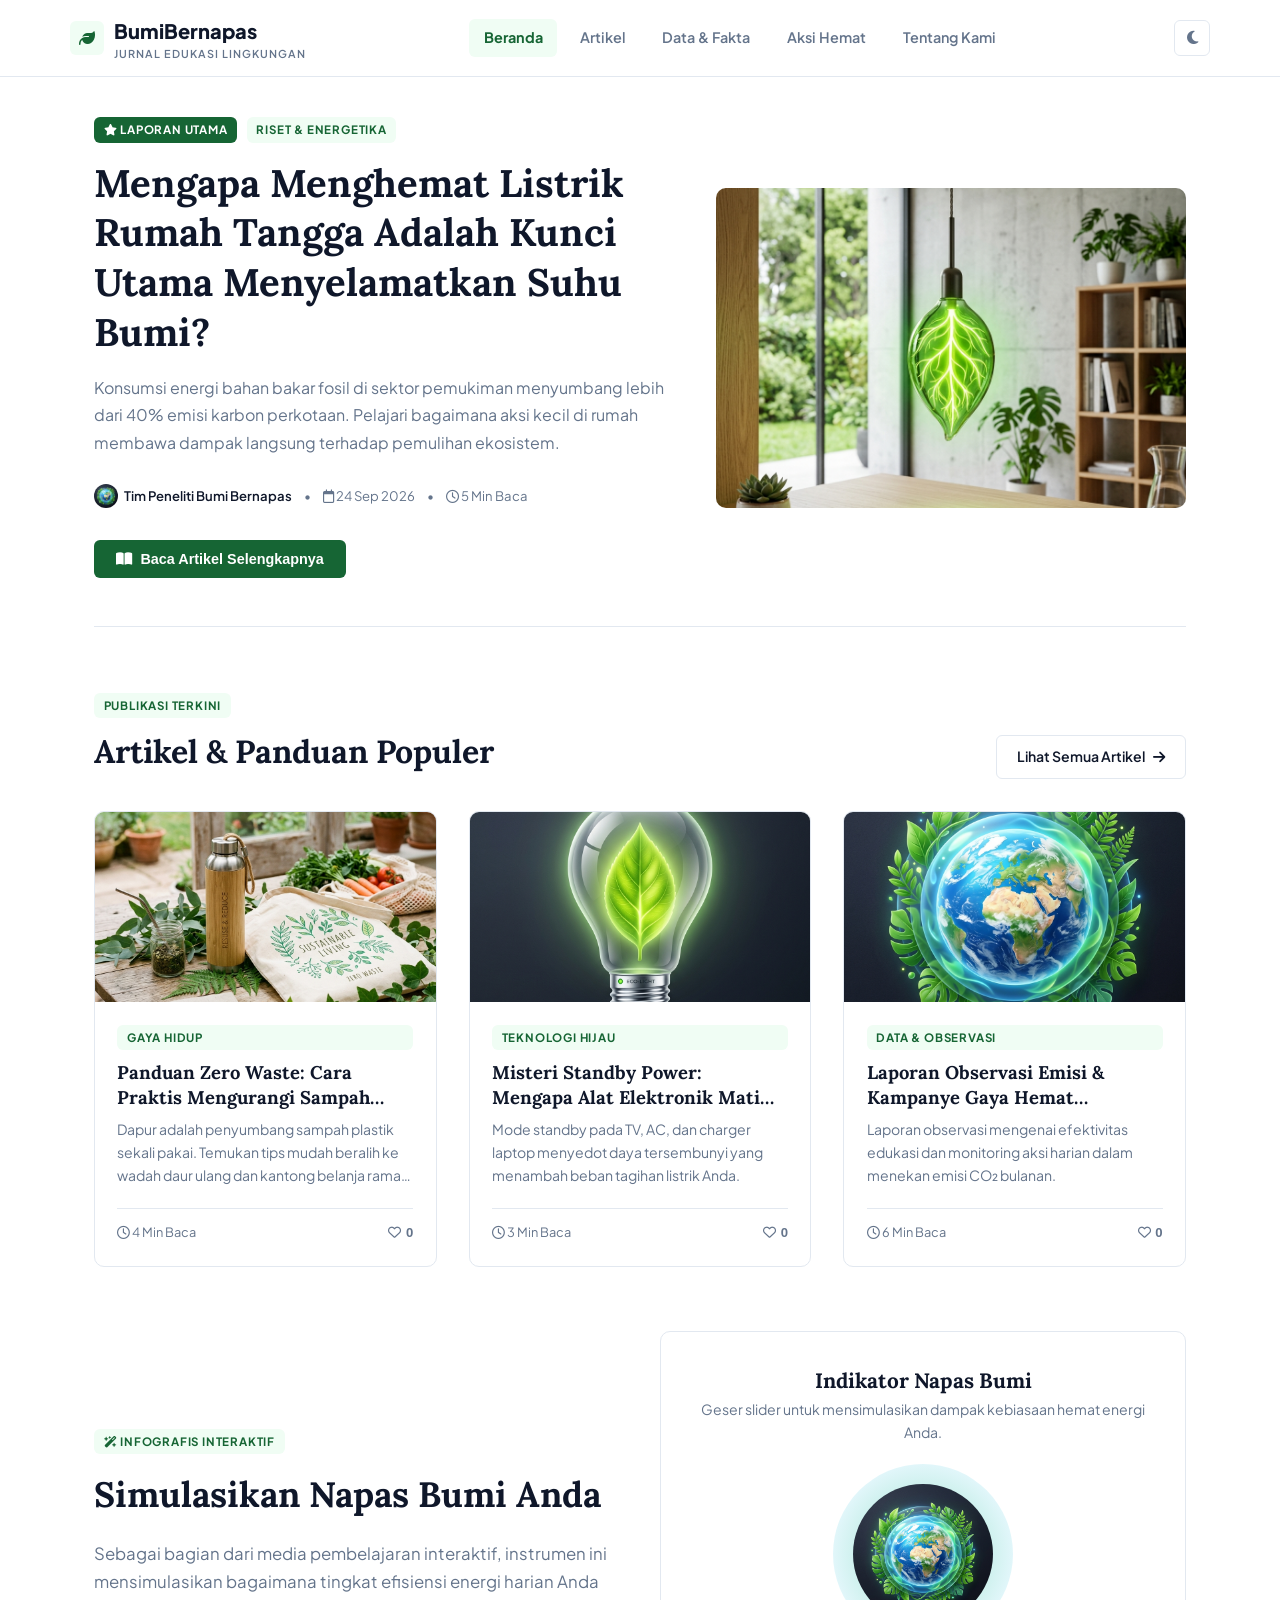
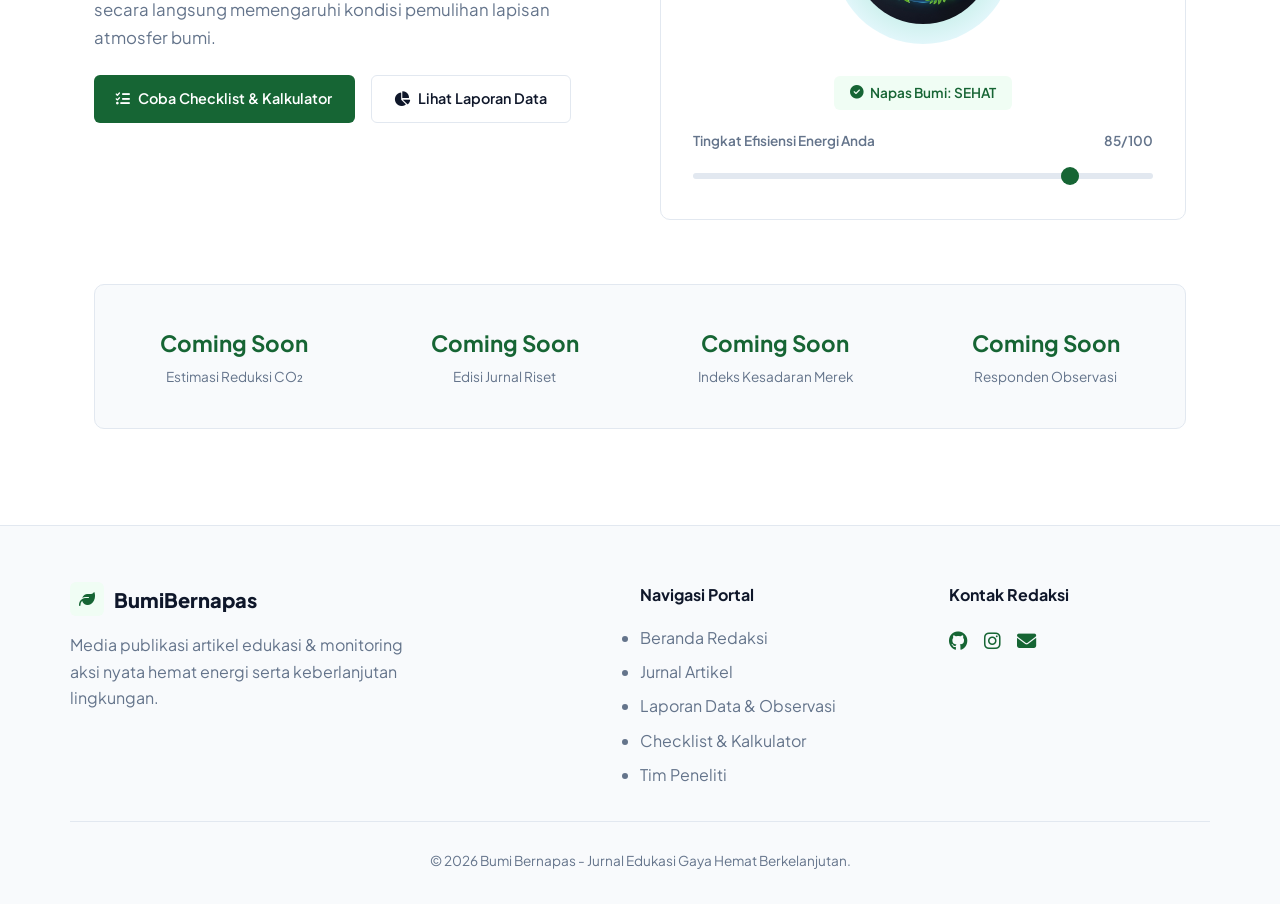
==== index.html @ b17536f6 "refactor: move files from bumi-bernapas folder to root directory" ====
<!DOCTYPE html>
<html lang="id" data-theme="light">

<head>
  <meta charset="UTF-8">
  <meta name="viewport" content="width=device-width, initial-scale=1.0">
  <title>Bumi Bernapas - Jurnal Edukasi & Artikel Gaya Hemat Berkelanjutan</title>
  <meta name="description"
    content="Media publikasi artikel edukasi, riset efisiensi energi, dan panduan gaya hidup hemat berkelanjutan untuk menjaga napas kehidupan bumi.">

  <!-- CSS Utama & FontAwesome -->
  <link rel="stylesheet" href="css/style.css">
  <link rel="stylesheet" href="https://cdnjs.cloudflare.com/ajax/libs/font-awesome/6.4.0/css/all.min.css">
</head>

<body>

  <!-- Reading Progress Bar -->
  <div id="reading-progress-bar"></div>

  <!-- Navigation Bar -->
  <nav class="navbar">
    <div class="navbar-container">
      <a href="index.html" class="logo">
        <div class="logo-icon">
          <i class="fa-solid fa-leaf"></i>
        </div>
        <div>
          <span>Bumi<span class="gradient-text">Bernapas</span></span>
          <span class="logo-tagline">Jurnal Edukasi Lingkungan</span>
        </div>
      </a>

      <div class="nav-links" id="nav-links">
        <a href="index.html" class="nav-link active">Beranda</a>
        <a href="artikel.html" class="nav-link">Artikel</a>
        <a href="data.html" class="nav-link">Data & Fakta</a>
        <a href="aksi.html" class="nav-link">Aksi Hemat</a>
        <a href="tentang.html" class="nav-link">Tentang Kami</a>
      </div>

      <div class="nav-actions">
        <button class="theme-toggle-btn" id="theme-toggle" title="Ubah Tema (Dark/Light)">
          <i class="fa-solid fa-moon"></i>
        </button>
        <button class="mobile-menu-btn" id="mobile-menu-btn" aria-label="Toggle Mobile Menu">
          <i class="fa-solid fa-bars"></i>
        </button>
      </div>
    </div>
  </nav>

  <!-- Main Container -->
  <main class="container">

    <!-- Featured Headline Article Hero Spotlight -->
    <section class="featured-hero-article">
      <div>
        <div style="display: flex; gap: 0.6rem; align-items: center; margin-bottom: 1rem;">
          <span class="category-badge badge-headline"><i class="fa-solid fa-star me-1"></i> Laporan Utama</span>
          <span class="category-badge">Riset & Energetika</span>
        </div>

        <h1 class="featured-hero-title">Mengapa Menghemat Listrik Rumah Tangga Adalah Kunci Utama Menyelamatkan Suhu Bumi?</h1>
        <p class="featured-hero-excerpt">Konsumsi energi bahan bakar fosil di sektor pemukiman menyumbang lebih dari 40% emisi karbon perkotaan. Pelajari bagaimana aksi kecil di rumah membawa dampak langsung terhadap pemulihan ekosistem.</p>

        <div class="article-meta" style="margin-bottom: 2rem;">
          <div class="author-pill">
            <img src="assets/images/earth.jpg" alt="Tim Peneliti" class="author-avatar-sm">
            <span>Tim Peneliti Bumi Bernapas</span>
          </div>
          <span>•</span>
          <span><i class="fa-regular fa-calendar me-1"></i> 24 Sep 2026</span>
          <span>•</span>
          <span><i class="fa-regular fa-clock me-1"></i> 5 Min Baca</span>
        </div>

        <button class="btn btn-primary open-article-btn" data-id="101">
          <i class="fa-solid fa-book-open"></i> Baca Artikel Selengkapnya
        </button>
      </div>

      <div class="hero-article-cover">
        <img src="assets/images/article_eco_tech.jpg" alt="Ilustrasi Artikel Utama Energi Hijau">
      </div>
    </section>

    <!-- Section: Artikel Edukasi Populer & Terkini -->
    <section style="margin-bottom: 4rem;">
      <div style="display: flex; justify-content: space-between; align-items: flex-end; margin-bottom: 2rem; flex-wrap: wrap; gap: 1rem;">
        <div>
          <span class="category-badge" style="margin-bottom: 0.5rem;">Publikasi Terkini</span>
          <h2 style="font-size: 2rem; font-weight: 800;">Artikel & <span class="gradient-text">Panduan Populer</span></h2>
        </div>
        <a href="artikel.html" class="btn btn-secondary" style="padding: 0.6rem 1.25rem; font-size: 0.88rem;">
          Lihat Semua Artikel <i class="fa-solid fa-arrow-right"></i>
        </a>
      </div>

      <div class="article-grid" id="homepage-article-grid">
        <!-- Populated dynamically by main.js -->
      </div>
    </section>

    <!-- Interactive Infographic Feature: Simulator Indikator Napas Bumi -->
    <section class="grid-2" style="margin-bottom: 4rem; align-items: center;">
      <div>
        <span class="category-badge" style="margin-bottom: 0.75rem;"><i class="fa-solid fa-wand-magic-sparkles me-1"></i> Infografis Interaktif</span>
        <h2 style="font-size: 2.2rem; font-weight: 800; margin-bottom: 1rem;">Simulasikan <span class="gradient-text">Napas Bumi</span> Anda</h2>
        <p class="text-muted" style="margin-bottom: 1.5rem; font-size: 1.05rem;">Sebagai bagian dari media pembelajaran interaktif, instrumen ini mensimulasikan bagaimana tingkat efisiensi energi harian Anda secara langsung memengaruhi kondisi pemulihan lapisan atmosfer bumi.</p>
        <div style="display: flex; gap: 1rem;" class="hero-actions">
          <a href="aksi.html" class="btn btn-primary">
            <i class="fa-solid fa-list-check"></i> Coba Checklist & Kalkulator
          </a>
          <a href="data.html" class="btn btn-secondary">
            <i class="fa-solid fa-chart-pie"></i> Lihat Laporan Data
          </a>
        </div>
      </div>

      <!-- Simulator Indikator Card -->
      <div class="breath-card">
        <h3 style="font-size: 1.3rem; font-weight: 800;">Indikator Napas Bumi</h3>
        <p class="text-muted" style="font-size: 0.88rem;">Geser slider untuk mensimulasikan dampak kebiasaan hemat energi Anda.</p>

        <div class="breath-earth-wrapper">
          <div class="breath-ring" id="breath-ring"></div>
          <img src="assets/images/earth.jpg" alt="Ilustrasi Bumi Bernapas" class="breath-img" id="breath-img">
        </div>

        <div id="breath-status" class="breath-status-badge status-sehat">
          <i class="fa-solid fa-circle-check"></i> Napas Bumi: SEHAT
        </div>

        <div class="breath-slider-container">
          <div class="breath-slider-label">
            <span>Tingkat Efisiensi Energi Anda</span>
            <span id="breath-score">85/100</span>
          </div>
          <input type="range" min="10" max="100" value="85" class="range-slider" id="breath-slider">
        </div>
      </div>
    </section>

    <!-- Stats Banner -->
    <section class="stats-banner">
      <div class="stat-item">
        <div class="stat-number" style="font-size: 1.4rem;">Coming Soon</div>
        <div class="stat-label">Estimasi Reduksi CO₂</div>
      </div>
      <div class="stat-item">
        <div class="stat-number" style="font-size: 1.4rem;">Coming Soon</div>
        <div class="stat-label">Edisi Jurnal Riset</div>
      </div>
      <div class="stat-item">
        <div class="stat-number" style="font-size: 1.4rem;">Coming Soon</div>
        <div class="stat-label">Indeks Kesadaran Merek</div>
      </div>
      <div class="stat-item">
        <div class="stat-number" style="font-size: 1.4rem;">Coming Soon</div>
        <div class="stat-label">Responden Observasi</div>
      </div>
    </section>

  </main>

  <!-- Interactive Article Modal Reader -->
  <div class="article-modal-overlay" id="article-modal">
    <div class="article-modal-content">
      <button class="article-modal-close" id="modal-close-btn" title="Tutup Artikel">
        <i class="fa-solid fa-xmark"></i>
      </button>

      <!-- Article Header -->
      <div id="modal-article-header">
        <span class="category-badge" id="modal-article-category">Riset</span>
        <h1 id="modal-article-title" style="font-size: 2.2rem; font-weight: 800; margin: 1rem 0; line-height: 1.25;">Judul Artikel</h1>
        
        <div class="article-meta" style="margin-bottom: 1.5rem;">
          <div class="author-pill">
            <img src="assets/images/earth.jpg" alt="Penulis" class="author-avatar-sm">
            <span id="modal-article-author">Penulis Artikel</span>
          </div>
          <span><i class="fa-regular fa-calendar me-1"></i> <span id="modal-article-date">24 Sep 2026</span></span>
          <span><i class="fa-regular fa-clock me-1"></i> <span id="modal-article-readtime">5 Min Baca</span></span>
        </div>

        <div style="border-radius: var(--radius-md); overflow: hidden; margin-bottom: 2rem; max-height: 400px;">
          <img id="modal-article-cover" src="assets/images/article_eco_tech.jpg" alt="Cover Artikel" style="width: 100%; height: 100%; object-fit: cover;">
        </div>
      </div>

      <!-- Simulated Narration Player Bar -->
      <div class="article-audio-bar">
        <button class="audio-play-btn" id="modal-audio-btn" title="Dengarkan Narasi Artikel">
          <i class="fa-solid fa-play"></i>
        </button>
        <div class="audio-info">
          <div class="audio-title">Dengarkan Versi Audio Narasi</div>
          <div class="audio-progress">
            <div class="audio-progress-fill" id="modal-audio-progress"></div>
          </div>
        </div>
        <span style="font-size: 0.8rem; font-weight: 700; color: var(--text-muted);" id="modal-audio-time">0:00 / 2:30</span>
      </div>

      <!-- Editorial Body Content -->
      <div class="editorial-article-body" id="modal-article-body">
        <!-- Body html populated dynamically -->
      </div>

      <!-- Modal Footer & Social Actions -->
      <div style="display: flex; justify-content: space-between; align-items: center; margin-top: 3rem; padding-top: 1.5rem; border-top: 1px solid var(--bg-card-border); flex-wrap: wrap; gap: 1rem;">
        <button class="like-btn" id="modal-like-btn" style="font-size: 1rem;">
          <i class="fa-regular fa-heart" style="font-size: 1.2rem;"></i> Suka Artikel (<span id="modal-like-count">142</span>)
        </button>

        <div style="display: flex; gap: 1rem; align-items: center; color: var(--text-muted);">
          <span style="font-weight: 600; font-size: 0.9rem;">Bagikan:</span>
          <a href="#" style="color: var(--primary); font-size: 1.1rem;"><i class="fa-brands fa-whatsapp"></i></a>
          <a href="#" style="color: var(--primary); font-size: 1.1rem;"><i class="fa-brands fa-twitter"></i></a>
          <a href="#" style="color: var(--primary); font-size: 1.1rem;"><i class="fa-solid fa-link"></i></a>
        </div>
      </div>

    </div>
  </div>

  <!-- Footer -->
  <footer class="footer">
    <div class="footer-container">
      <div>
        <div class="logo" style="margin-bottom: 1rem;">
          <div class="logo-icon"><i class="fa-solid fa-leaf"></i></div>
          <span>Bumi<span class="gradient-text">Bernapas</span></span>
        </div>
        <p class="text-muted" style="max-width: 360px;">Media publikasi artikel edukasi & monitoring aksi nyata hemat energi serta keberlanjutan lingkungan.</p>
      </div>
      <div>
        <h4 style="margin-bottom: 1rem; font-weight: 700;">Navigasi Portal</h4>
        <ul style="display: flex; flex-direction: column; gap: 0.5rem;" class="text-muted">
          <li><a href="index.html">Beranda Redaksi</a></li>
          <li><a href="artikel.html">Jurnal Artikel</a></li>
          <li><a href="data.html">Laporan Data & Observasi</a></li>
          <li><a href="aksi.html">Checklist & Kalkulator</a></li>
          <li><a href="tentang.html">Tim Peneliti</a></li>
        </ul>
      </div>
      <div>
        <h4 style="margin-bottom: 1rem; font-weight: 700;">Kontak Redaksi</h4>
        <div style="display: flex; gap: 1rem; font-size: 1.2rem; color: var(--primary);">
          <a href="#"><i class="fa-brands fa-github"></i></a>
          <a href="#"><i class="fa-brands fa-instagram"></i></a>
          <a href="#"><i class="fa-solid fa-envelope"></i></a>
        </div>
      </div>
    </div>
    <div class="footer-bottom">
      &copy; 2026 Bumi Bernapas - Jurnal Edukasi Gaya Hemat Berkelanjutan.
    </div>
  </footer>

  <!-- Scripts -->
  <script src="js/main.js"></script>
</body>

</html>
---- css/style.css ----
/* ==========================================================================
   Bumi Bernapas - Style System
   Design: Clean, Minimalist, Professional Editorial Journal (Like Medium & Substack)
   ========================================================================== */

@import url('https://fonts.googleapis.com/css2?family=Plus+Jakarta+Sans:wght@400;500;600;700;800&family=Lora:ital,wght@0,500;0,600;0,700;1,400&display=swap');

:root {
  /* Color Palette - Clean Neutral Professional */
  --bg-main: #ffffff;
  --bg-subtle: #f8fafc;
  --bg-card: #ffffff;
  --bg-card-border: #e2e8f0;
  
  --text-main: #0f172a;
  --text-muted: #64748b;

  --primary: #166534;
  --primary-hover: #14532d;
  --primary-light: #f0fdf4;
  --primary-border: #bbf7d0;

  --warning: #d97706;
  --danger: #dc2626;

  --nav-bg: rgba(255, 255, 255, 0.95);
  --shadow-sm: 0 1px 3px rgba(0, 0, 0, 0.05);
  --shadow-md: 0 4px 12px rgba(0, 0, 0, 0.05);
  --shadow-lg: 0 10px 25px rgba(0, 0, 0, 0.07);

  --radius-sm: 6px;
  --radius-md: 10px;
  --radius-lg: 16px;
  --radius-full: 9999px;

  --transition: 0.2s ease;
}

[data-theme="dark"] {
  --bg-main: #0f172a;
  --bg-subtle: #1e293b;
  --bg-card: #1e293b;
  --bg-card-border: #334155;
  
  --text-main: #f8fafc;
  --text-muted: #94a3b8;

  --primary: #22c55e;
  --primary-hover: #4ade80;
  --primary-light: rgba(34, 197, 94, 0.12);
  --primary-border: rgba(34, 197, 94, 0.25);

  --nav-bg: rgba(15, 23, 42, 0.95);
  --shadow-sm: 0 1px 3px rgba(0, 0, 0, 0.3);
  --shadow-md: 0 4px 12px rgba(0, 0, 0, 0.3);
  --shadow-lg: 0 10px 25px rgba(0, 0, 0, 0.4);
}

/* Base Reset */
*, *::before, *::after {
  box-sizing: border-box;
  margin: 0;
  padding: 0;
}

html, body {
  width: 100%;
  overflow-x: hidden;
  scroll-behavior: smooth;
}

body {
  font-family: 'Plus Jakarta Sans', -apple-system, BlinkMacSystemFont, sans-serif;
  background-color: var(--bg-main);
  color: var(--text-main);
  line-height: 1.65;
  min-height: 100vh;
  display: flex;
  flex-direction: column;
  -webkit-font-smoothing: antialiased;
}

/* Hide canvas noise */
#particle-canvas {
  display: none !important;
}

img {
  max-width: 100%;
  height: auto;
  display: block;
  object-fit: cover;
}

a {
  color: inherit;
  text-decoration: none;
}

/* Reading Progress Bar */
#reading-progress-bar {
  position: fixed;
  top: 0;
  left: 0;
  height: 3px;
  background: var(--primary);
  z-index: 2000;
  width: 0%;
}

/* Typography Fonts */
h1, h2, h3, .article-card-title, .featured-hero-title {
  font-family: 'Lora', Georgia, serif;
}

.text-muted {
  color: var(--text-muted);
}

/* Clean Header & Navbar */
.navbar {
  position: sticky;
  top: 0;
  z-index: 1000;
  background: var(--nav-bg);
  backdrop-filter: blur(8px);
  -webkit-backdrop-filter: blur(8px);
  border-bottom: 1px solid var(--bg-card-border);
  padding: 0.85rem 1.5rem;
}

.navbar-container {
  max-width: 1140px;
  margin: 0 auto;
  display: flex;
  justify-content: space-between;
  align-items: center;
}

.logo {
  display: flex;
  align-items: center;
  gap: 0.6rem;
  font-size: 1.25rem;
  font-weight: 800;
  color: var(--text-main);
}

.logo-icon {
  width: 34px;
  height: 34px;
  background: var(--primary-light);
  color: var(--primary);
  border-radius: var(--radius-sm);
  display: flex;
  align-items: center;
  justify-content: center;
  font-size: 1rem;
}

.logo-tagline {
  font-size: 0.68rem;
  font-weight: 600;
  text-transform: uppercase;
  letter-spacing: 1px;
  color: var(--text-muted);
  display: block;
  margin-top: -2px;
}

/* Clean Nav Links */
.nav-links {
  display: flex;
  align-items: center;
  gap: 0.5rem;
}

.nav-jelly-pill {
  display: none !important;
}

.nav-link {
  font-weight: 600;
  font-size: 0.9rem;
  color: var(--text-muted);
  padding: 0.45rem 0.9rem;
  border-radius: var(--radius-sm);
  transition: var(--transition);
}

.nav-link:hover {
  color: var(--primary);
  background: var(--primary-light);
}

.nav-link.active {
  color: var(--primary);
  font-weight: 700;
  background: var(--primary-light);
}

.nav-actions {
  display: flex;
  align-items: center;
  gap: 0.75rem;
}

.theme-toggle-btn {
  background: transparent;
  border: 1px solid var(--bg-card-border);
  color: var(--text-muted);
  width: 36px;
  height: 36px;
  border-radius: var(--radius-sm);
  cursor: pointer;
  display: flex;
  align-items: center;
  justify-content: center;
  font-size: 0.95rem;
  transition: var(--transition);
}

.theme-toggle-btn:hover {
  color: var(--primary);
  border-color: var(--primary);
}

.mobile-menu-btn {
  display: none;
  background: transparent;
  border: 1px solid var(--bg-card-border);
  border-radius: var(--radius-sm);
  width: 36px;
  height: 36px;
  font-size: 1rem;
  color: var(--text-main);
  cursor: pointer;
}

/* Main Layout Container */
.container {
  max-width: 1140px;
  margin: 0 auto;
  padding: 2.5rem 1.5rem;
  width: 100%;
  flex: 1;
}

/* Clean Surface Cards */
.card {
  background: var(--bg-card);
  border: 1px solid var(--bg-card-border);
  border-radius: var(--radius-md);
  padding: 2rem;
  box-shadow: var(--shadow-sm);
}

/* Category Badge */
.category-badge {
  display: inline-block;
  padding: 0.2rem 0.6rem;
  border-radius: var(--radius-sm);
  font-size: 0.72rem;
  font-weight: 700;
  text-transform: uppercase;
  letter-spacing: 0.8px;
  background: var(--primary-light);
  color: var(--primary);
}

.badge-headline {
  background: var(--primary);
  color: white;
}

/* Featured Hero Article */
.featured-hero-article {
  display: grid;
  grid-template-columns: 1.1fr 0.9fr;
  gap: 3rem;
  align-items: center;
  margin-bottom: 4rem;
  padding-bottom: 3rem;
  border-bottom: 1px solid var(--bg-card-border);
}

.article-meta {
  display: flex;
  align-items: center;
  gap: 0.75rem;
  font-size: 0.82rem;
  color: var(--text-muted);
  margin-bottom: 1.25rem;
  flex-wrap: wrap;
}

.author-pill {
  display: inline-flex;
  align-items: center;
  gap: 0.4rem;
  font-weight: 600;
  color: var(--text-main);
}

.author-avatar-sm {
  width: 24px;
  height: 24px;
  border-radius: 50%;
}

.featured-hero-title {
  font-size: clamp(1.8rem, 3vw, 2.4rem);
  font-weight: 700;
  line-height: 1.3;
  margin-bottom: 1rem;
  color: var(--text-main);
}

.featured-hero-excerpt {
  font-size: 1rem;
  color: var(--text-muted);
  margin-bottom: 1.75rem;
  line-height: 1.7;
}

.hero-article-cover {
  width: 100%;
  height: 320px;
  border-radius: var(--radius-md);
  overflow: hidden;
}

.hero-article-cover img {
  width: 100%;
  height: 100%;
  object-fit: cover;
}

/* Article Cards Grid */
.article-grid {
  display: grid;
  grid-template-columns: repeat(3, 1fr);
  gap: 2rem;
  margin-bottom: 3.5rem;
}

.article-card {
  display: flex;
  flex-direction: column;
  background: var(--bg-card);
  border: 1px solid var(--bg-card-border);
  border-radius: var(--radius-md);
  overflow: hidden;
  transition: transform var(--transition), box-shadow var(--transition);
  cursor: pointer;
}

.article-card:hover {
  transform: translateY(-3px);
  box-shadow: var(--shadow-md);
}

.article-card-thumb {
  position: relative;
  width: 100%;
  height: 190px;
  overflow: hidden;
  background: var(--bg-subtle);
}

.article-card-thumb img {
  width: 100%;
  height: 100%;
  object-fit: cover;
}

.article-card-body {
  padding: 1.4rem;
  display: flex;
  flex-direction: column;
  flex: 1;
}

.article-card-title {
  font-size: 1.15rem;
  font-weight: 700;
  line-height: 1.35;
  margin: 0.65rem 0 0.5rem;
  display: -webkit-box;
  -webkit-line-clamp: 2;
  -webkit-box-orient: vertical;
  overflow: hidden;
  color: var(--text-main);
}

.article-card:hover .article-card-title {
  color: var(--primary);
}

.article-card-excerpt {
  font-size: 0.88rem;
  color: var(--text-muted);
  margin-bottom: 1.25rem;
  display: -webkit-box;
  -webkit-line-clamp: 3;
  -webkit-box-orient: vertical;
  overflow: hidden;
  flex: 1;
}

.article-card-footer {
  display: flex;
  justify-content: space-between;
  align-items: center;
  padding-top: 0.85rem;
  border-top: 1px solid var(--bg-card-border);
  font-size: 0.8rem;
  color: var(--text-muted);
}

.like-btn {
  background: none;
  border: none;
  color: var(--text-muted);
  cursor: pointer;
  display: inline-flex;
  align-items: center;
  gap: 0.3rem;
  font-weight: 600;
  font-size: 0.82rem;
}

.like-btn:hover, .like-btn.liked {
  color: var(--danger);
}

/* Coming Soon Card Layout */
.coming-soon-card {
  text-align: center;
  padding: 4rem 2rem;
  background: var(--bg-card);
  border: 1px solid var(--bg-card-border);
  border-radius: var(--radius-md);
  max-width: 640px;
  margin: 2rem auto 4rem;
  box-shadow: var(--shadow-sm);
}

.coming-soon-icon {
  width: 64px;
  height: 64px;
  border-radius: 50%;
  background: var(--primary-light);
  color: var(--primary);
  display: flex;
  align-items: center;
  justify-content: center;
  font-size: 1.75rem;
  margin: 0 auto 1.25rem;
}

.coming-soon-card h2 {
  font-size: 1.8rem;
  font-weight: 700;
  margin-bottom: 0.6rem;
}

.coming-soon-card p {
  color: var(--text-muted);
  font-size: 0.95rem;
  max-width: 440px;
  margin: 0 auto 1.75rem;
}

/* Clean Buttons */
.btn {
  display: inline-flex;
  align-items: center;
  justify-content: center;
  gap: 0.5rem;
  padding: 0.7rem 1.4rem;
  font-weight: 600;
  font-size: 0.9rem;
  border-radius: var(--radius-sm);
  border: none;
  cursor: pointer;
  transition: var(--transition);
}

.btn-primary {
  background: var(--primary);
  color: white;
}

.btn-primary:hover {
  background: var(--primary-hover);
}

.btn-secondary {
  background: transparent;
  color: var(--text-main);
  border: 1px solid var(--bg-card-border);
}

.btn-secondary:hover {
  background: var(--bg-subtle);
  border-color: var(--text-muted);
}

/* Simulator Section */
.breath-card {
  display: flex;
  flex-direction: column;
  align-items: center;
  text-align: center;
  padding: 2rem;
  background: var(--bg-card);
  border: 1px solid var(--bg-card-border);
  border-radius: var(--radius-md);
}

.breath-earth-wrapper {
  position: relative;
  width: 180px;
  height: 180px;
  margin: 1.25rem 0;
  display: flex;
  align-items: center;
  justify-content: center;
}

.breath-ring {
  position: absolute;
  width: 100%;
  height: 100%;
  border-radius: 50%;
  background: rgba(22, 101, 52, 0.1);
}

.breath-img {
  width: 140px;
  height: 140px;
  border-radius: 50%;
  object-fit: cover;
  position: relative;
  z-index: 2;
}

.breath-status-badge {
  display: inline-flex;
  align-items: center;
  gap: 0.4rem;
  padding: 0.35rem 1rem;
  border-radius: var(--radius-sm);
  font-weight: 600;
  font-size: 0.85rem;
  margin-top: 0.75rem;
}

.status-sehat {
  background: var(--primary-light);
  color: var(--primary);
}

.status-waspada {
  background: rgba(217, 119, 6, 0.1);
  color: var(--warning);
}

.status-kritis {
  background: rgba(220, 38, 38, 0.1);
  color: var(--danger);
}

.breath-slider-container {
  width: 100%;
  margin-top: 1.25rem;
  text-align: left;
}

.breath-slider-label {
  display: flex;
  justify-content: space-between;
  font-size: 0.85rem;
  font-weight: 600;
  color: var(--text-muted);
  margin-bottom: 0.5rem;
}

.range-slider {
  width: 100%;
  height: 6px;
  border-radius: 3px;
  background: var(--bg-card-border);
  outline: none;
  -webkit-appearance: none;
  cursor: pointer;
}

.range-slider::-webkit-slider-thumb {
  -webkit-appearance: none;
  width: 18px;
  height: 18px;
  border-radius: 50%;
  background: var(--primary);
  cursor: pointer;
}

/* Feature & Section Titles */
.section-title {
  text-align: center;
  margin-bottom: 3rem;
}

.section-title h2 {
  font-size: clamp(1.8rem, 3vw, 2.2rem);
  font-weight: 700;
  margin-bottom: 0.5rem;
}

.grid-3 {
  display: grid;
  grid-template-columns: repeat(3, 1fr);
  gap: 2rem;
}

.grid-2 {
  display: grid;
  grid-template-columns: repeat(2, 1fr);
  gap: 2.5rem;
}

/* Stat Counters Strip */
.stats-banner {
  margin: 3.5rem 0;
  display: grid;
  grid-template-columns: repeat(4, 1fr);
  gap: 1.5rem;
  padding: 2.5rem 1rem;
  background: var(--bg-subtle);
  border: 1px solid var(--bg-card-border);
  border-radius: var(--radius-md);
  text-align: center;
}

.stat-item .stat-number {
  font-size: 1.5rem;
  font-weight: 700;
  color: var(--primary);
  margin-bottom: 0.25rem;
  font-family: 'Plus Jakarta Sans', sans-serif;
}

.stat-item .stat-label {
  font-size: 0.85rem;
  color: var(--text-muted);
}

/* Profile / Team Cards */
.team-grid {
  display: grid;
  grid-template-columns: repeat(3, 1fr);
  gap: 2rem;
}

.team-card {
  text-align: center;
  display: flex;
  flex-direction: column;
  align-items: center;
  background: var(--bg-card);
  border: 1px solid var(--bg-card-border);
  border-radius: var(--radius-md);
  padding: 2rem 1.5rem;
}

.team-avatar {
  width: 90px;
  height: 90px;
  border-radius: 50%;
  margin-bottom: 1rem;
  overflow: hidden;
}

.team-avatar img {
  width: 100%;
  height: 100%;
  object-fit: cover;
}

.team-role {
  font-weight: 600;
  color: var(--primary);
  font-size: 0.8rem;
  text-transform: uppercase;
  letter-spacing: 0.8px;
  margin-bottom: 0.5rem;
}

/* Article Modal Reader */
.article-modal-overlay {
  position: fixed;
  top: 0;
  left: 0;
  width: 100vw;
  height: 100vh;
  background: rgba(15, 23, 42, 0.7);
  backdrop-filter: blur(8px);
  z-index: 3000;
  display: flex;
  justify-content: center;
  align-items: flex-start;
  padding: 2rem 1rem;
  overflow-y: auto;
  opacity: 0;
  visibility: hidden;
  transition: opacity 0.25s ease, visibility 0.25s ease;
}

.article-modal-overlay.active {
  opacity: 1;
  visibility: visible;
}

.article-modal-content {
  background: var(--bg-card);
  border: 1px solid var(--bg-card-border);
  border-radius: var(--radius-md);
  max-width: 820px;
  width: 100%;
  padding: 3rem 2.5rem;
  position: relative;
  box-shadow: var(--shadow-lg);
  margin: auto 0;
}

.article-modal-close {
  position: absolute;
  top: 1.5rem;
  right: 1.5rem;
  width: 34px;
  height: 34px;
  border-radius: 50%;
  border: 1px solid var(--bg-card-border);
  background: var(--bg-main);
  color: var(--text-main);
  font-size: 1rem;
  cursor: pointer;
  display: flex;
  align-items: center;
  justify-content: center;
}

.article-modal-close:hover {
  background: var(--danger);
  color: white;
}

.editorial-article-body {
  font-size: 1.05rem;
  line-height: 1.8;
  color: var(--text-main);
}

.editorial-article-body .lead-text {
  font-size: 1.15rem;
  line-height: 1.7;
  margin-bottom: 1.75rem;
  font-family: 'Lora', serif;
}

.editorial-article-body h3 {
  font-size: 1.4rem;
  font-weight: 700;
  margin: 2rem 0 1rem;
}

.editorial-article-body p {
  margin-bottom: 1.5rem;
}

/* Footer */
.footer {
  background: var(--bg-subtle);
  border-top: 1px solid var(--bg-card-border);
  padding: 3.5rem 1.5rem 2rem;
  margin-top: auto;
}

.footer-container {
  max-width: 1140px;
  margin: 0 auto;
  display: grid;
  grid-template-columns: 2fr 1fr 1fr;
  gap: 3rem;
  margin-bottom: 2rem;
}

.footer-bottom {
  max-width: 1140px;
  margin: 0 auto;
  padding-top: 1.75rem;
  border-top: 1px solid var(--bg-card-border);
  text-align: center;
  font-size: 0.85rem;
  color: var(--text-muted);
}

/* Responsive Breakpoints */
@media (max-width: 992px) {
  .featured-hero-article {
    grid-template-columns: 1fr;
    gap: 2rem;
  }

  .article-grid, .team-grid, .grid-3 {
    grid-template-columns: repeat(2, 1fr);
  }

  .stats-banner {
    grid-template-columns: repeat(2, 1fr);
  }
}

@media (max-width: 768px) {
  .mobile-menu-btn {
    display: flex;
    align-items: center;
    justify-content: center;
  }

  .nav-links {
    position: fixed;
    top: 60px;
    left: 0;
    width: 100%;
    background: var(--nav-bg);
    border-bottom: 1px solid var(--bg-card-border);
    flex-direction: column;
    align-items: stretch;
    padding: 1rem;
    gap: 0.4rem;
    opacity: 0;
    visibility: hidden;
    transition: opacity 0.25s ease, visibility 0.25s ease;
  }

  .nav-links.active {
    opacity: 1;
    visibility: visible;
  }

  .nav-link {
    width: 100%;
    justify-content: flex-start;
  }

  .container {
    padding: 2rem 1rem;
  }

  .article-grid, .team-grid, .grid-3, .grid-2 {
    grid-template-columns: 1fr;
  }

  .stats-banner {
    grid-template-columns: 1fr 1fr;
  }

  .footer-container {
    grid-template-columns: 1fr;
    gap: 2rem;
  }
}
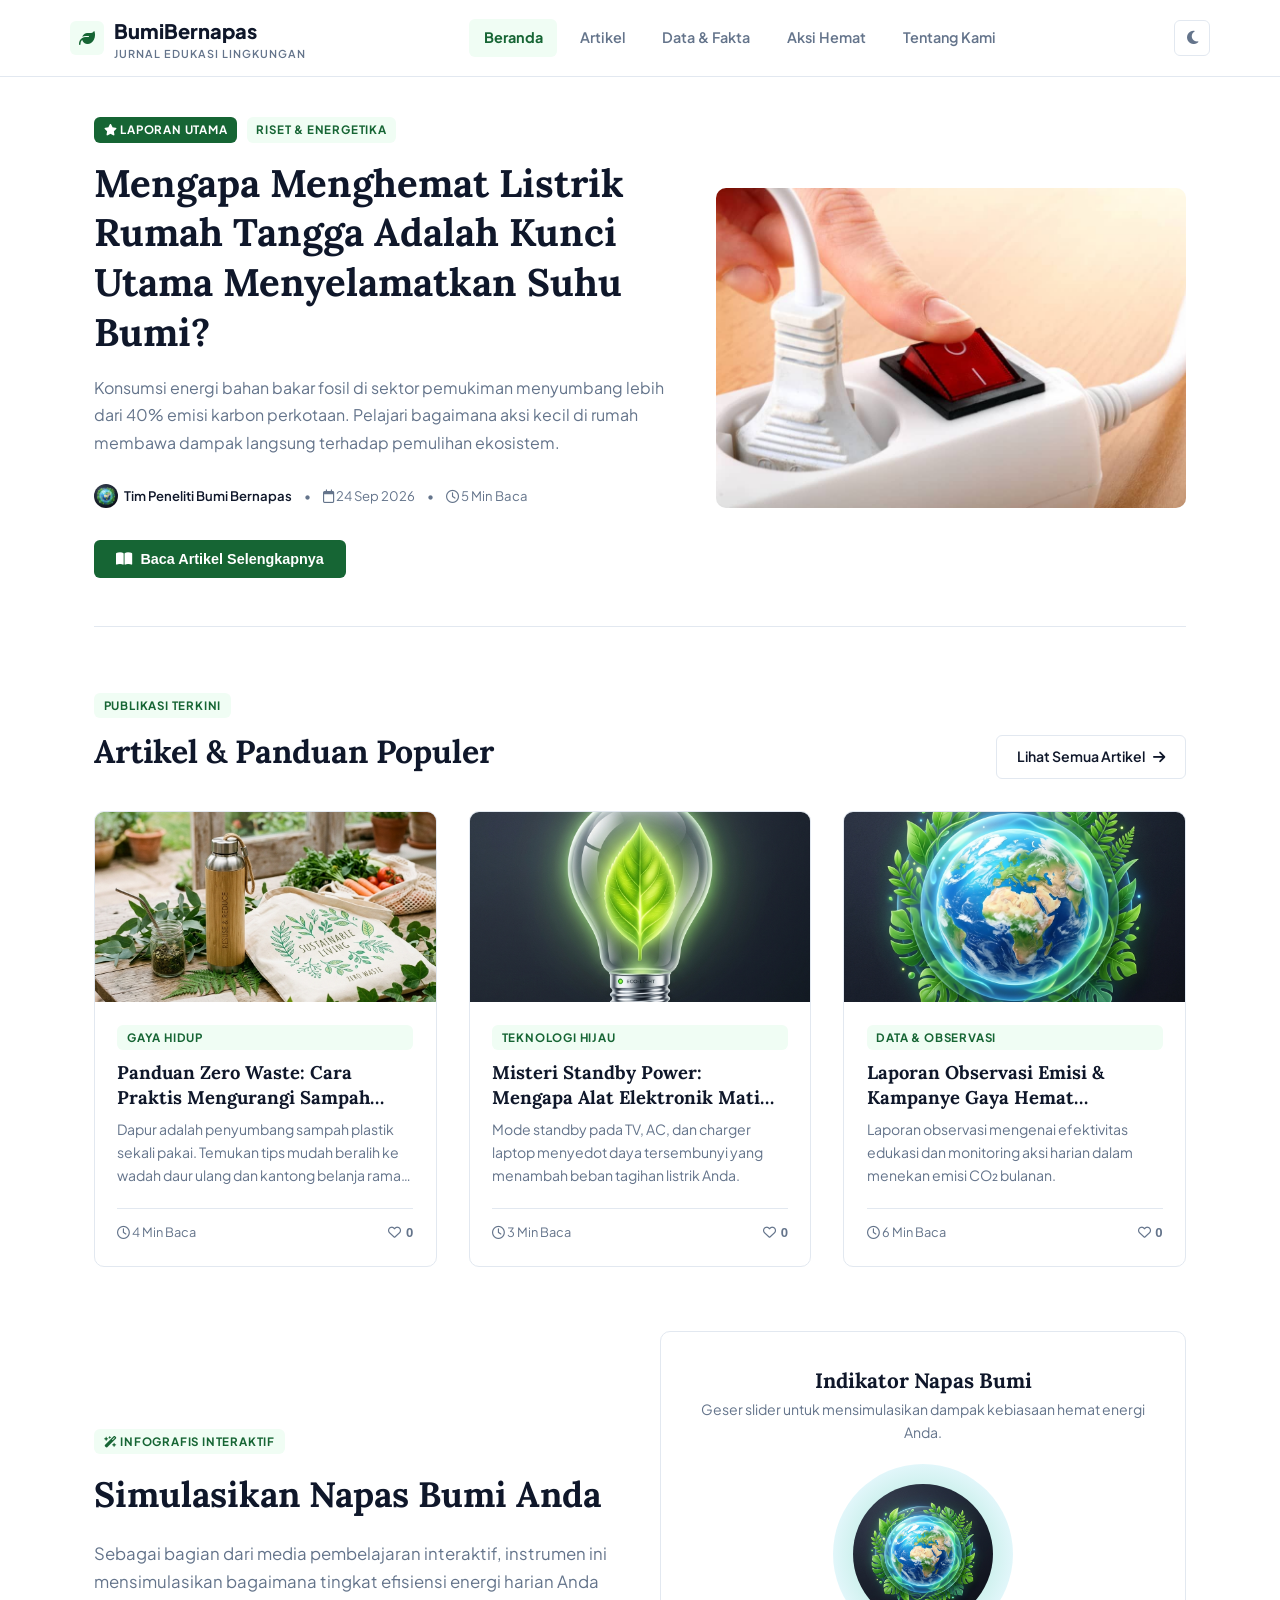
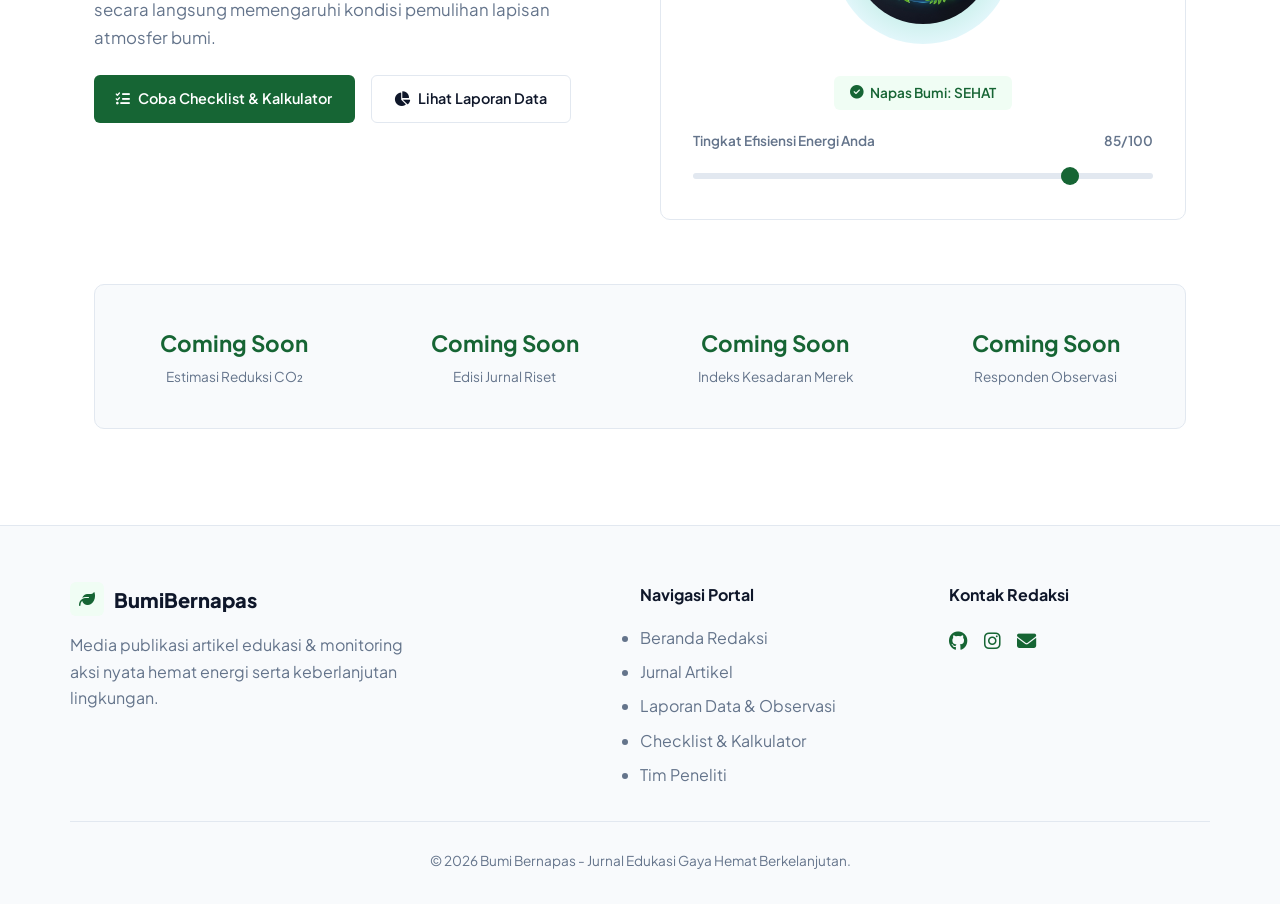
==== commit 8fcbaf31: "fix(images): update article_eco_tech image extension from jpg to png" ====
--- a/index.html
+++ b/index.html
@@ -61,8 +61,11 @@
           <span class="category-badge">Riset & Energetika</span>
         </div>
 
-        <h1 class="featured-hero-title">Mengapa Menghemat Listrik Rumah Tangga Adalah Kunci Utama Menyelamatkan Suhu Bumi?</h1>
-        <p class="featured-hero-excerpt">Konsumsi energi bahan bakar fosil di sektor pemukiman menyumbang lebih dari 40% emisi karbon perkotaan. Pelajari bagaimana aksi kecil di rumah membawa dampak langsung terhadap pemulihan ekosistem.</p>
+        <h1 class="featured-hero-title">Mengapa Menghemat Listrik Rumah Tangga Adalah Kunci Utama Menyelamatkan Suhu
+          Bumi?</h1>
+        <p class="featured-hero-excerpt">Konsumsi energi bahan bakar fosil di sektor pemukiman menyumbang lebih dari 40%
+          emisi karbon perkotaan. Pelajari bagaimana aksi kecil di rumah membawa dampak langsung terhadap pemulihan
+          ekosistem.</p>
 
         <div class="article-meta" style="margin-bottom: 2rem;">
           <div class="author-pill">
@@ -81,16 +84,18 @@
       </div>
 
       <div class="hero-article-cover">
-        <img src="assets/images/article_eco_tech.jpg" alt="Ilustrasi Artikel Utama Energi Hijau">
+        <img src="assets/images/article_eco_tech.png" alt="Ilustrasi Artikel Utama Energi Hijau">
       </div>
     </section>
 
     <!-- Section: Artikel Edukasi Populer & Terkini -->
     <section style="margin-bottom: 4rem;">
-      <div style="display: flex; justify-content: space-between; align-items: flex-end; margin-bottom: 2rem; flex-wrap: wrap; gap: 1rem;">
+      <div
+        style="display: flex; justify-content: space-between; align-items: flex-end; margin-bottom: 2rem; flex-wrap: wrap; gap: 1rem;">
         <div>
           <span class="category-badge" style="margin-bottom: 0.5rem;">Publikasi Terkini</span>
-          <h2 style="font-size: 2rem; font-weight: 800;">Artikel & <span class="gradient-text">Panduan Populer</span></h2>
+          <h2 style="font-size: 2rem; font-weight: 800;">Artikel & <span class="gradient-text">Panduan Populer</span>
+          </h2>
         </div>
         <a href="artikel.html" class="btn btn-secondary" style="padding: 0.6rem 1.25rem; font-size: 0.88rem;">
           Lihat Semua Artikel <i class="fa-solid fa-arrow-right"></i>
@@ -105,9 +110,13 @@
     <!-- Interactive Infographic Feature: Simulator Indikator Napas Bumi -->
     <section class="grid-2" style="margin-bottom: 4rem; align-items: center;">
       <div>
-        <span class="category-badge" style="margin-bottom: 0.75rem;"><i class="fa-solid fa-wand-magic-sparkles me-1"></i> Infografis Interaktif</span>
-        <h2 style="font-size: 2.2rem; font-weight: 800; margin-bottom: 1rem;">Simulasikan <span class="gradient-text">Napas Bumi</span> Anda</h2>
-        <p class="text-muted" style="margin-bottom: 1.5rem; font-size: 1.05rem;">Sebagai bagian dari media pembelajaran interaktif, instrumen ini mensimulasikan bagaimana tingkat efisiensi energi harian Anda secara langsung memengaruhi kondisi pemulihan lapisan atmosfer bumi.</p>
+        <span class="category-badge" style="margin-bottom: 0.75rem;"><i
+            class="fa-solid fa-wand-magic-sparkles me-1"></i> Infografis Interaktif</span>
+        <h2 style="font-size: 2.2rem; font-weight: 800; margin-bottom: 1rem;">Simulasikan <span
+            class="gradient-text">Napas Bumi</span> Anda</h2>
+        <p class="text-muted" style="margin-bottom: 1.5rem; font-size: 1.05rem;">Sebagai bagian dari media pembelajaran
+          interaktif, instrumen ini mensimulasikan bagaimana tingkat efisiensi energi harian Anda secara langsung
+          memengaruhi kondisi pemulihan lapisan atmosfer bumi.</p>
         <div style="display: flex; gap: 1rem;" class="hero-actions">
           <a href="aksi.html" class="btn btn-primary">
             <i class="fa-solid fa-list-check"></i> Coba Checklist & Kalkulator
@@ -121,7 +130,8 @@
       <!-- Simulator Indikator Card -->
       <div class="breath-card">
         <h3 style="font-size: 1.3rem; font-weight: 800;">Indikator Napas Bumi</h3>
-        <p class="text-muted" style="font-size: 0.88rem;">Geser slider untuk mensimulasikan dampak kebiasaan hemat energi Anda.</p>
+        <p class="text-muted" style="font-size: 0.88rem;">Geser slider untuk mensimulasikan dampak kebiasaan hemat
+          energi Anda.</p>
 
         <div class="breath-earth-wrapper">
           <div class="breath-ring" id="breath-ring"></div>
@@ -174,8 +184,9 @@
       <!-- Article Header -->
       <div id="modal-article-header">
         <span class="category-badge" id="modal-article-category">Riset</span>
-        <h1 id="modal-article-title" style="font-size: 2.2rem; font-weight: 800; margin: 1rem 0; line-height: 1.25;">Judul Artikel</h1>
-        
+        <h1 id="modal-article-title" style="font-size: 2.2rem; font-weight: 800; margin: 1rem 0; line-height: 1.25;">
+          Judul Artikel</h1>
+
         <div class="article-meta" style="margin-bottom: 1.5rem;">
           <div class="author-pill">
             <img src="assets/images/earth.jpg" alt="Penulis" class="author-avatar-sm">
@@ -186,7 +197,8 @@
         </div>
 
         <div style="border-radius: var(--radius-md); overflow: hidden; margin-bottom: 2rem; max-height: 400px;">
-          <img id="modal-article-cover" src="assets/images/article_eco_tech.jpg" alt="Cover Artikel" style="width: 100%; height: 100%; object-fit: cover;">
+          <img id="modal-article-cover" src="assets/images/article_eco_tech.png" alt="Cover Artikel"
+            style="width: 100%; height: 100%; object-fit: cover;">
         </div>
       </div>
 
@@ -201,7 +213,8 @@
             <div class="audio-progress-fill" id="modal-audio-progress"></div>
           </div>
         </div>
-        <span style="font-size: 0.8rem; font-weight: 700; color: var(--text-muted);" id="modal-audio-time">0:00 / 2:30</span>
+        <span style="font-size: 0.8rem; font-weight: 700; color: var(--text-muted);" id="modal-audio-time">0:00 /
+          2:30</span>
       </div>
 
       <!-- Editorial Body Content -->
@@ -210,9 +223,11 @@
       </div>
 
       <!-- Modal Footer & Social Actions -->
-      <div style="display: flex; justify-content: space-between; align-items: center; margin-top: 3rem; padding-top: 1.5rem; border-top: 1px solid var(--bg-card-border); flex-wrap: wrap; gap: 1rem;">
+      <div
+        style="display: flex; justify-content: space-between; align-items: center; margin-top: 3rem; padding-top: 1.5rem; border-top: 1px solid var(--bg-card-border); flex-wrap: wrap; gap: 1rem;">
         <button class="like-btn" id="modal-like-btn" style="font-size: 1rem;">
-          <i class="fa-regular fa-heart" style="font-size: 1.2rem;"></i> Suka Artikel (<span id="modal-like-count">142</span>)
+          <i class="fa-regular fa-heart" style="font-size: 1.2rem;"></i> Suka Artikel (<span
+            id="modal-like-count">142</span>)
         </button>
 
         <div style="display: flex; gap: 1rem; align-items: center; color: var(--text-muted);">
@@ -234,7 +249,8 @@
           <div class="logo-icon"><i class="fa-solid fa-leaf"></i></div>
           <span>Bumi<span class="gradient-text">Bernapas</span></span>
         </div>
-        <p class="text-muted" style="max-width: 360px;">Media publikasi artikel edukasi & monitoring aksi nyata hemat energi serta keberlanjutan lingkungan.</p>
+        <p class="text-muted" style="max-width: 360px;">Media publikasi artikel edukasi & monitoring aksi nyata hemat
+          energi serta keberlanjutan lingkungan.</p>
       </div>
       <div>
         <h4 style="margin-bottom: 1rem; font-weight: 700;">Navigasi Portal</h4>
